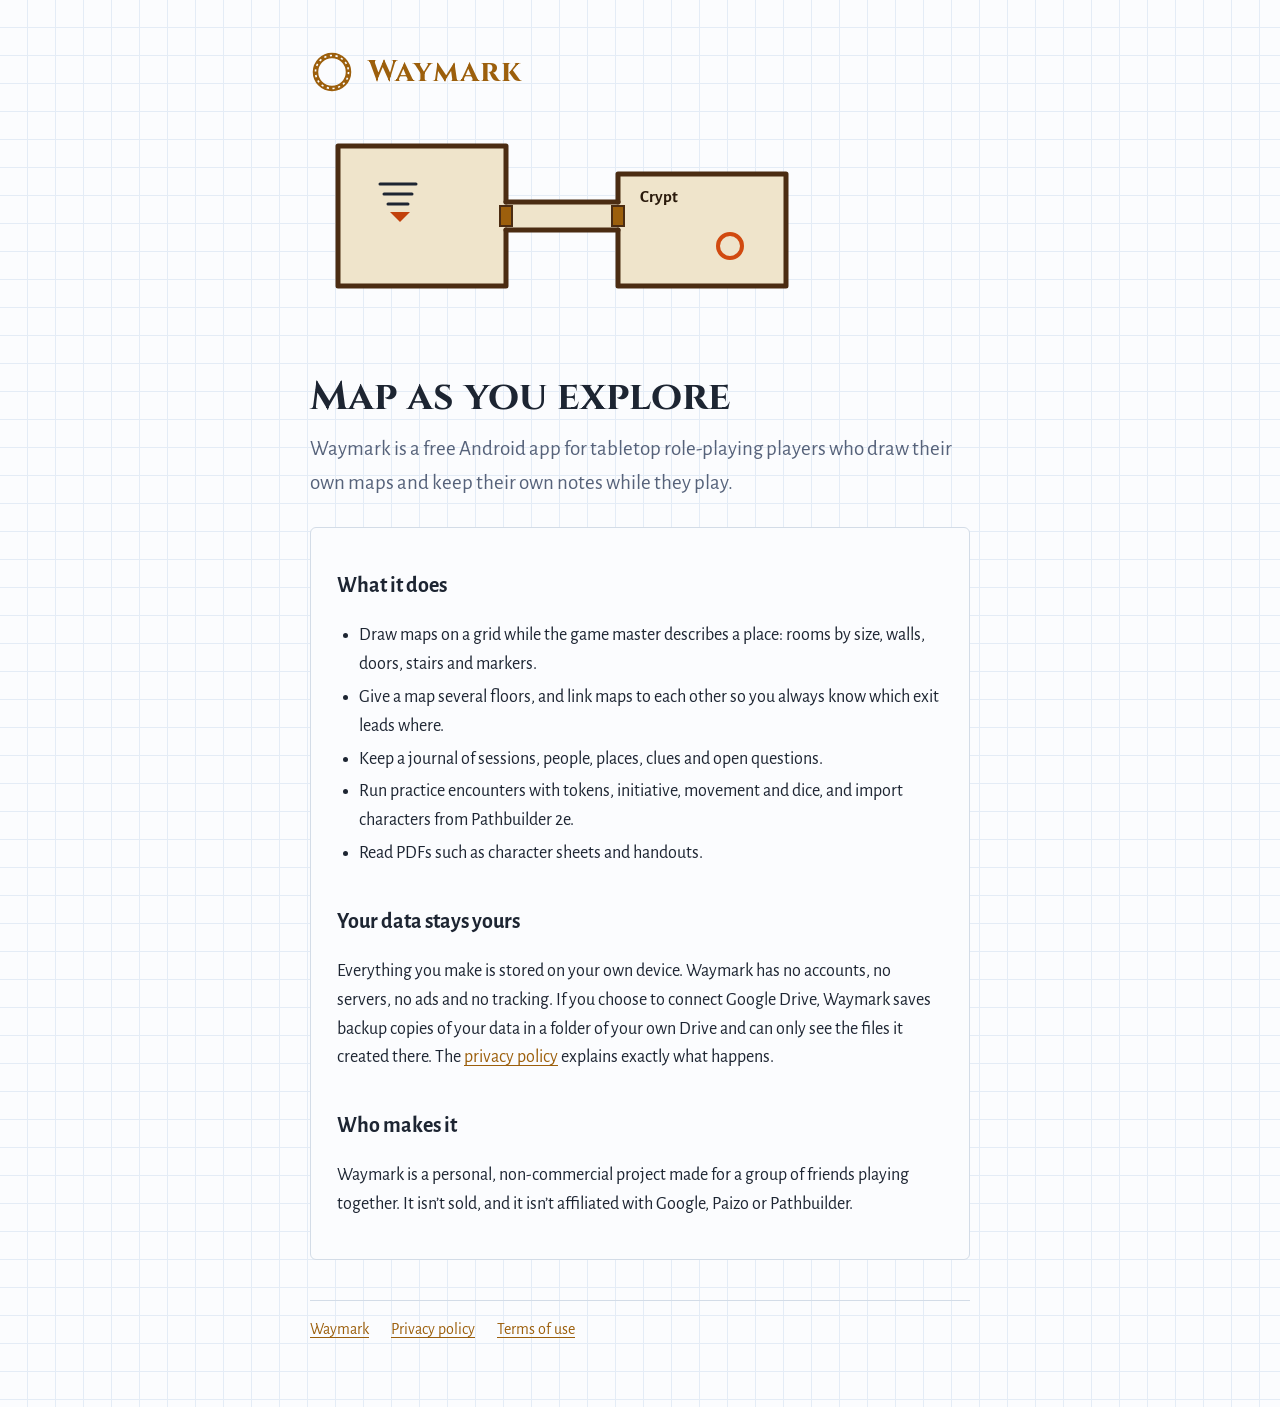
==== index.html @ 332b5678 "Add files via upload" ====
<!doctype html>
<html lang="en">
<head>
<meta charset="utf-8">
<meta name="viewport" content="width=device-width, initial-scale=1">
<title>Waymark: maps and notes for tabletop adventures</title>
<meta name="description" content="Waymark is a free Android app for drawing dungeon maps, keeping campaign notes and running encounters at the table.">
<link rel="preconnect" href="https://fonts.googleapis.com">
<link rel="preconnect" href="https://fonts.gstatic.com" crossorigin>
<link href="https://fonts.googleapis.com/css2?family=Alegreya+Sans:ital,wght@0,400;0,700;1,400&family=Cinzel:wght@700&display=swap" rel="stylesheet">
<style>
:root{--paper:#FBFCFE;--grid:#E4ECF6;--ink:#1D2532;--muted:#56627A;--gold:#9C5F0C;--wall:#4B2C12;--floor:#EFE4CB;--line:#D3DCE7;color-scheme:light}
@media (prefers-color-scheme:dark){:root{--paper:#0F1626;--grid:#18233A;--ink:#E8EDF5;--muted:#9AA6BC;--gold:#EDB850;--wall:#EDB850;--floor:#C7D2E1;--line:#2A3855;color-scheme:dark}}
*{box-sizing:border-box}
html{background:var(--paper)}
body{margin:0;color:var(--ink);font:18px/1.6 "Alegreya Sans","Segoe UI",Roboto,Arial,sans-serif;background-color:var(--paper);
background-image:linear-gradient(var(--grid) 1px,transparent 1px),linear-gradient(90deg,var(--grid) 1px,transparent 1px);background-size:28px 28px;background-position:-1px -1px}
main{max-width:44rem;margin:0 auto;padding:48px 22px 64px}
.mark{display:flex;align-items:center;gap:14px;text-decoration:none;color:inherit}
.mark svg{width:44px;height:44px;flex:none}
.mark span{font-family:Cinzel,"Trajan Pro",Georgia,serif;font-weight:700;font-size:30px;letter-spacing:.04em;color:var(--gold)}
h1{font-family:Cinzel,"Trajan Pro",Georgia,serif;font-size:clamp(28px,5vw,40px);line-height:1.15;margin:36px 0 12px}
h2{font-size:22px;margin:36px 0 6px}
p,li{max-width:68ch}
.lead{font-size:21px;color:var(--muted);margin:0 0 8px}
.sheet{background:var(--paper);border:1px solid var(--line);border-radius:6px;padding:4px 26px 22px;margin-top:28px}
.map{display:block;width:100%;max-width:520px;height:auto;margin:22px 0 4px}
a{color:var(--gold);text-underline-offset:3px}
a:focus-visible{outline:2px solid var(--gold);outline-offset:3px;border-radius:2px}
ul{padding-left:22px} li{margin:4px 0}
footer{margin-top:40px;padding-top:16px;border-top:1px solid var(--line);font-size:16px;color:var(--muted);display:flex;gap:22px;flex-wrap:wrap}
.small{font-size:16px;color:var(--muted)}
</style>
</head>
<body>
<main>
<a class="mark" href="index.html"><svg viewBox="0 0 32 32" aria-hidden="true"><circle cx="16" cy="16" r="12" fill="none" stroke="var(--gold)" stroke-width="4"/><circle cx="16" cy="16" r="12" fill="none" stroke="var(--paper)" stroke-width="1.2" stroke-dasharray="1.6 2.6"/></svg><span>Waymark</span></a>
<svg class="map" viewBox="0 0 520 220" role="img" aria-label="A small hand-drawn dungeon map: two rooms joined by a corridor, with a door, stairs and the party marker">
<g fill="var(--floor)" stroke="none"><rect x="28" y="28" width="168" height="140"/><rect x="196" y="84" width="112" height="28"/><rect x="308" y="56" width="168" height="112"/></g>
<g fill="none" stroke="var(--wall)" stroke-width="5" stroke-linecap="round" stroke-linejoin="round">
<path d="M196 84V28H28v140h168v-56"/><path d="M196 84h112M196 112h112"/><path d="M308 84V56h168v112H308v-56"/></g>
<rect x="190" y="88" width="12" height="20" fill="var(--gold)" stroke="var(--wall)" stroke-width="2"/><rect x="302" y="88" width="12" height="20" fill="var(--gold)" stroke="var(--wall)" stroke-width="2"/>
<g stroke="#1D2532" stroke-width="3" stroke-linecap="round"><path d="M70 66h36M74 76h28M78 86h20"/></g><path d="M80 94h20l-10 10z" fill="#C2410C"/>
<circle cx="420" cy="128" r="12" fill="none" stroke="#D14A10" stroke-width="4"/>
<text x="330" y="84" font-family="Alegreya Sans, sans-serif" font-weight="700" font-size="17" fill="#2A1A0C">Crypt</text>
</svg>
<h1>Map as you explore</h1>
<p class="lead">Waymark is a free Android app for tabletop role-playing players who draw their own maps and keep their own notes while they play.</p>
<div class="sheet">
<h2>What it does</h2>
<ul>
<li>Draw maps on a grid while the game master describes a place: rooms by size, walls, doors, stairs and markers.</li>
<li>Give a map several floors, and link maps to each other so you always know which exit leads where.</li>
<li>Keep a journal of sessions, people, places, clues and open questions.</li>
<li>Run practice encounters with tokens, initiative, movement and dice, and import characters from Pathbuilder 2e.</li>
<li>Read PDFs such as character sheets and handouts.</li>
</ul>
<h2>Your data stays yours</h2>
<p>Everything you make is stored on your own device. Waymark has no accounts, no servers, no ads and no tracking. If you choose to connect Google Drive, Waymark saves backup copies of your data in a folder of your own Drive and can only see the files it created there. The <a href="privacy.html">privacy policy</a> explains exactly what happens.</p>
<h2>Who makes it</h2>
<p>Waymark is a personal, non-commercial project made for a group of friends playing together. It isn’t sold, and it isn’t affiliated with Google, Paizo or Pathbuilder.</p>
</div>
<footer><a href="index.html">Waymark</a><a href="privacy.html">Privacy policy</a><a href="terms.html">Terms of use</a></footer>
</main>
</body>
</html>
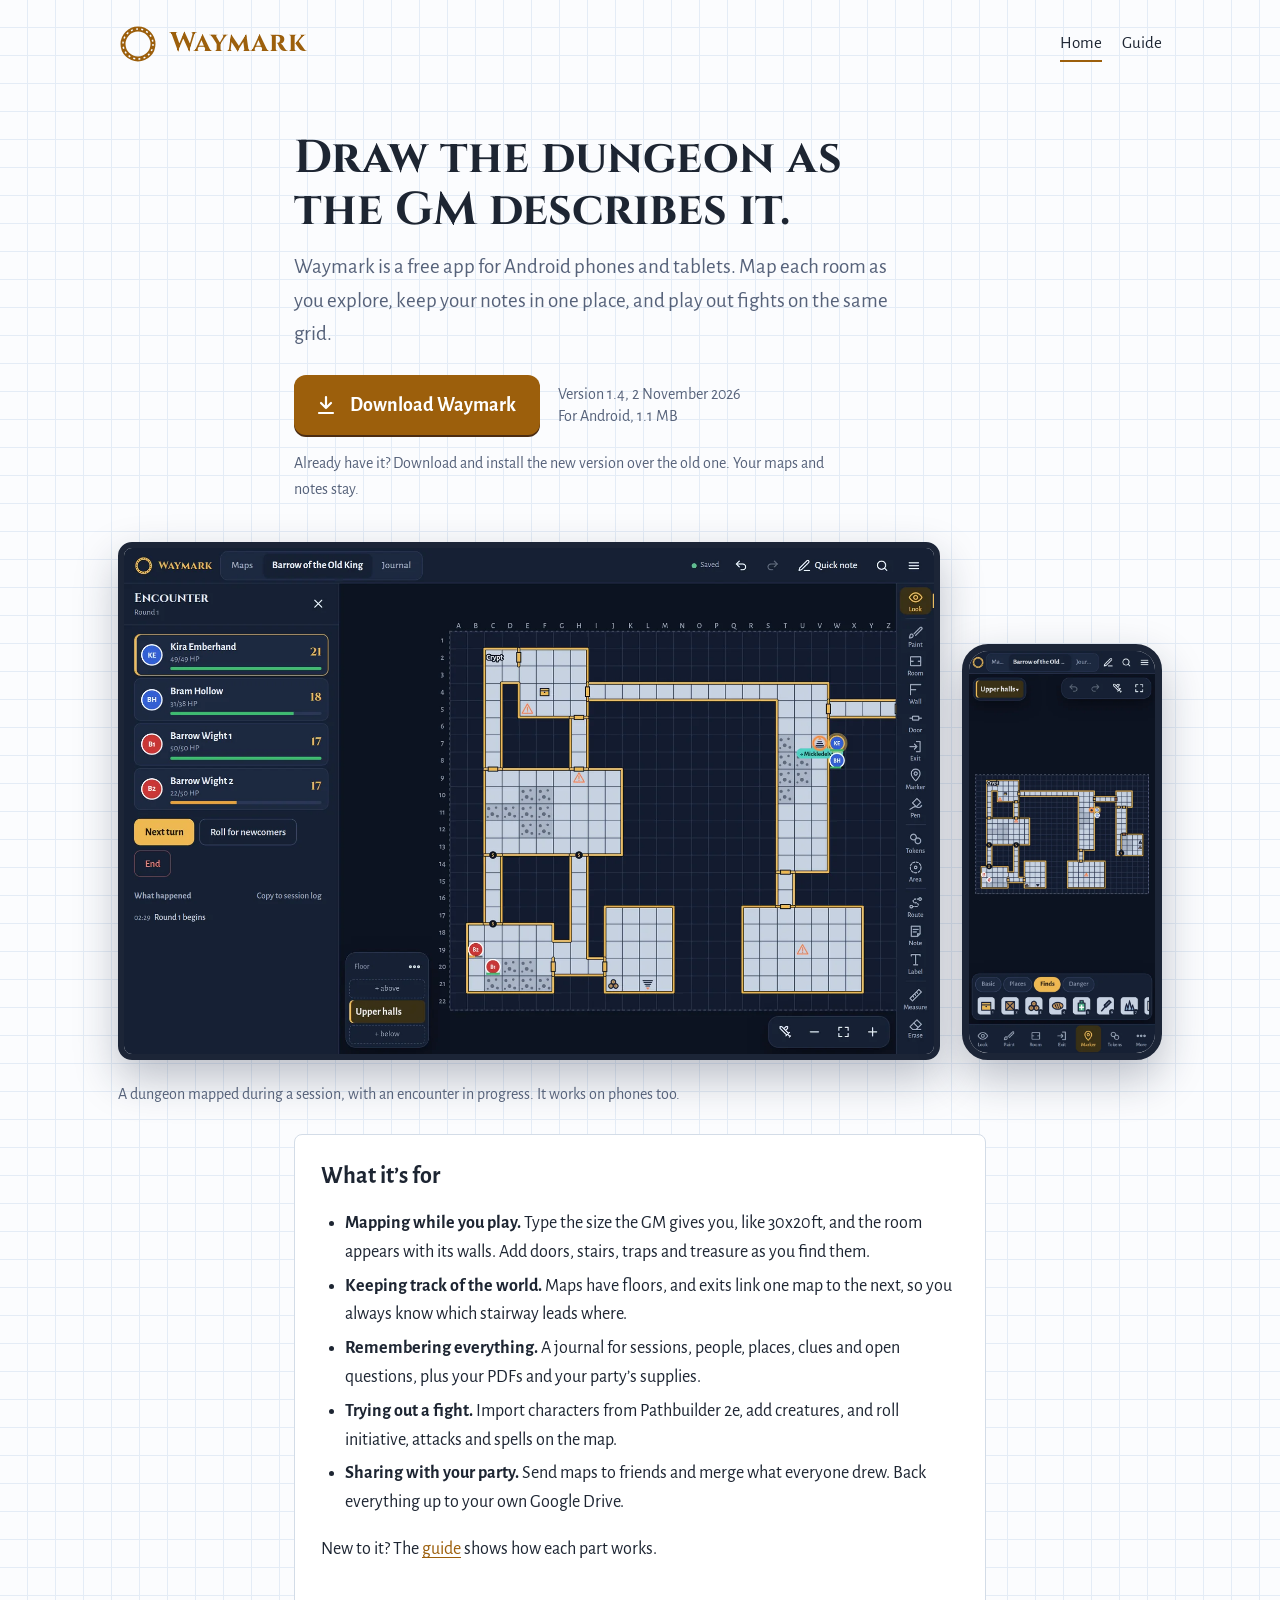
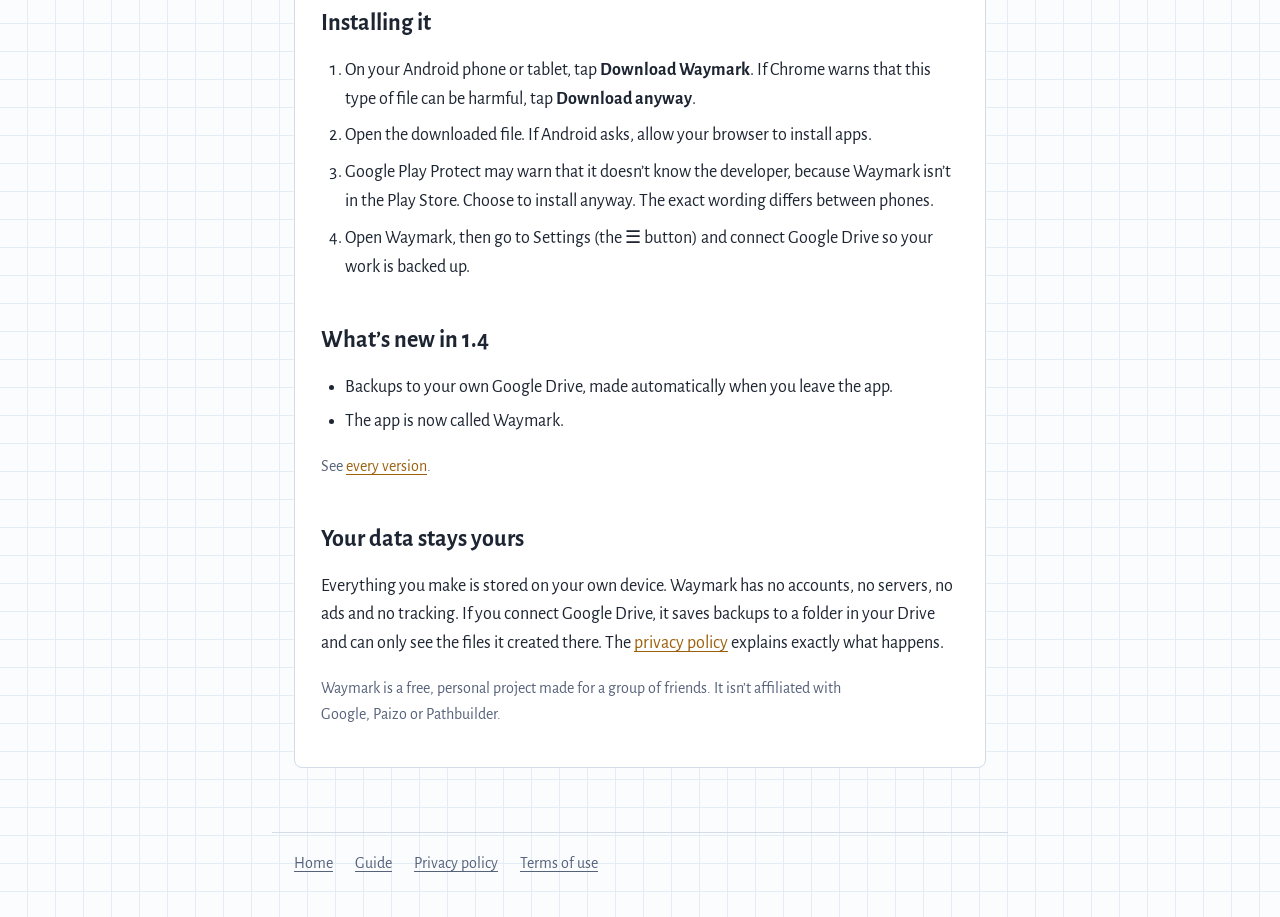
==== commit f754f6b9: "Add files via upload" ====
--- a/index.html
+++ b/index.html
@@ -8,59 +8,59 @@
 <link rel="preconnect" href="https://fonts.googleapis.com">
 <link rel="preconnect" href="https://fonts.gstatic.com" crossorigin>
 <link href="https://fonts.googleapis.com/css2?family=Alegreya+Sans:ital,wght@0,400;0,700;1,400&family=Cinzel:wght@700&display=swap" rel="stylesheet">
-<style>
-:root{--paper:#FBFCFE;--grid:#E4ECF6;--ink:#1D2532;--muted:#56627A;--gold:#9C5F0C;--wall:#4B2C12;--floor:#EFE4CB;--line:#D3DCE7;color-scheme:light}
-@media (prefers-color-scheme:dark){:root{--paper:#0F1626;--grid:#18233A;--ink:#E8EDF5;--muted:#9AA6BC;--gold:#EDB850;--wall:#EDB850;--floor:#C7D2E1;--line:#2A3855;color-scheme:dark}}
-*{box-sizing:border-box}
-html{background:var(--paper)}
-body{margin:0;color:var(--ink);font:18px/1.6 "Alegreya Sans","Segoe UI",Roboto,Arial,sans-serif;background-color:var(--paper);
-background-image:linear-gradient(var(--grid) 1px,transparent 1px),linear-gradient(90deg,var(--grid) 1px,transparent 1px);background-size:28px 28px;background-position:-1px -1px}
-main{max-width:44rem;margin:0 auto;padding:48px 22px 64px}
-.mark{display:flex;align-items:center;gap:14px;text-decoration:none;color:inherit}
-.mark svg{width:44px;height:44px;flex:none}
-.mark span{font-family:Cinzel,"Trajan Pro",Georgia,serif;font-weight:700;font-size:30px;letter-spacing:.04em;color:var(--gold)}
-h1{font-family:Cinzel,"Trajan Pro",Georgia,serif;font-size:clamp(28px,5vw,40px);line-height:1.15;margin:36px 0 12px}
-h2{font-size:22px;margin:36px 0 6px}
-p,li{max-width:68ch}
-.lead{font-size:21px;color:var(--muted);margin:0 0 8px}
-.sheet{background:var(--paper);border:1px solid var(--line);border-radius:6px;padding:4px 26px 22px;margin-top:28px}
-.map{display:block;width:100%;max-width:520px;height:auto;margin:22px 0 4px}
-a{color:var(--gold);text-underline-offset:3px}
-a:focus-visible{outline:2px solid var(--gold);outline-offset:3px;border-radius:2px}
-ul{padding-left:22px} li{margin:4px 0}
-footer{margin-top:40px;padding-top:16px;border-top:1px solid var(--line);font-size:16px;color:var(--muted);display:flex;gap:22px;flex-wrap:wrap}
-.small{font-size:16px;color:var(--muted)}
-</style>
+<link rel="stylesheet" href="style.css">
 </head>
 <body>
+<nav class="top" aria-label="Site"><a class="mark" href="./"><svg viewBox="0 0 32 32" aria-hidden="true"><circle cx="16" cy="16" r="12" fill="none" stroke="var(--gold)" stroke-width="4"/><circle cx="16" cy="16" r="12" fill="none" stroke="var(--paper)" stroke-width="1.2" stroke-dasharray="1.6 2.6"/></svg><span>Waymark</span></a><div class="links"><a href="./" aria-current="page">Home</a><a href="guide.html">Guide</a></div></nav>
+
 <main>
-<a class="mark" href="index.html"><svg viewBox="0 0 32 32" aria-hidden="true"><circle cx="16" cy="16" r="12" fill="none" stroke="var(--gold)" stroke-width="4"/><circle cx="16" cy="16" r="12" fill="none" stroke="var(--paper)" stroke-width="1.2" stroke-dasharray="1.6 2.6"/></svg><span>Waymark</span></a>
-<svg class="map" viewBox="0 0 520 220" role="img" aria-label="A small hand-drawn dungeon map: two rooms joined by a corridor, with a door, stairs and the party marker">
-<g fill="var(--floor)" stroke="none"><rect x="28" y="28" width="168" height="140"/><rect x="196" y="84" width="112" height="28"/><rect x="308" y="56" width="168" height="112"/></g>
-<g fill="none" stroke="var(--wall)" stroke-width="5" stroke-linecap="round" stroke-linejoin="round">
-<path d="M196 84V28H28v140h168v-56"/><path d="M196 84h112M196 112h112"/><path d="M308 84V56h168v112H308v-56"/></g>
-<rect x="190" y="88" width="12" height="20" fill="var(--gold)" stroke="var(--wall)" stroke-width="2"/><rect x="302" y="88" width="12" height="20" fill="var(--gold)" stroke="var(--wall)" stroke-width="2"/>
-<g stroke="#1D2532" stroke-width="3" stroke-linecap="round"><path d="M70 66h36M74 76h28M78 86h20"/></g><path d="M80 94h20l-10 10z" fill="#C2410C"/>
-<circle cx="420" cy="128" r="12" fill="none" stroke="#D14A10" stroke-width="4"/>
-<text x="330" y="84" font-family="Alegreya Sans, sans-serif" font-weight="700" font-size="17" fill="#2A1A0C">Crypt</text>
-</svg>
-<h1>Map as you explore</h1>
-<p class="lead">Waymark is a free Android app for tabletop role-playing players who draw their own maps and keep their own notes while they play.</p>
+<div class="wrap" style="padding-bottom:0">
+<h1>Draw the dungeon as the GM describes it.</h1>
+<p class="lead">Waymark is a free app for Android phones and tablets. Map each room as you explore, keep your notes in one place, and play out fights on the same grid.</p>
+<div class="dlrow">
+<a class="dl" href="Waymark.apk" download><svg viewBox="0 0 24 24" fill="none" stroke="currentColor" stroke-width="2.2" stroke-linecap="round" stroke-linejoin="round" aria-hidden="true"><path d="M12 4v11M7 10l5 5 5-5M5 20h14"/></svg>Download Waymark</a>
+<span class="dlnote">Version 1.4, 2 November 2026<br>For Android, 1.1 MB</span>
+</div>
+<p class="small">Already have it? Download and install the new version over the old one. Your maps and notes stay.</p>
+</div>
+<figure class="wide shots">
+<img src="waymark-tablet.webp" width="1600" height="1000" alt="Waymark on a tablet: a dungeon with rooms, doors, stairs and markers, and an encounter panel listing initiative and hit points">
+<img class="phone" src="waymark-phone.webp" width="600" height="1298" alt="Waymark on a phone, showing the same dungeon and a row of markers to place">
+<figcaption>A dungeon mapped during a session, with an encounter in progress. It works on phones too.</figcaption>
+</figure>
+<div class="wrap" style="padding-top:0">
 <div class="sheet">
-<h2>What it does</h2>
+<h2>What it’s for</h2>
 <ul>
-<li>Draw maps on a grid while the game master describes a place: rooms by size, walls, doors, stairs and markers.</li>
-<li>Give a map several floors, and link maps to each other so you always know which exit leads where.</li>
-<li>Keep a journal of sessions, people, places, clues and open questions.</li>
-<li>Run practice encounters with tokens, initiative, movement and dice, and import characters from Pathbuilder 2e.</li>
-<li>Read PDFs such as character sheets and handouts.</li>
+<li><strong>Mapping while you play.</strong> Type the size the GM gives you, like 30x20ft, and the room appears with its walls. Add doors, stairs, traps and treasure as you find them.</li>
+<li><strong>Keeping track of the world.</strong> Maps have floors, and exits link one map to the next, so you always know which stairway leads where.</li>
+<li><strong>Remembering everything.</strong> A journal for sessions, people, places, clues and open questions, plus your PDFs and your party’s supplies.</li>
+<li><strong>Trying out a fight.</strong> Import characters from Pathbuilder 2e, add creatures, and roll initiative, attacks and spells on the map.</li>
+<li><strong>Sharing with your party.</strong> Send maps to friends and merge what everyone drew. Back everything up to your own Google Drive.</li>
 </ul>
+<p>New to it? The <a href="guide.html">guide</a> shows how each part works.</p>
+
+<h2>Installing it</h2>
+<ol class="steps">
+<li>On your Android phone or tablet, tap <strong>Download Waymark</strong>. If Chrome warns that this type of file can be harmful, tap <strong>Download anyway</strong>.</li>
+<li>Open the downloaded file. If Android asks, allow your browser to install apps.</li>
+<li>Google Play Protect may warn that it doesn’t know the developer, because Waymark isn’t in the Play Store. Choose to install anyway. The exact wording differs between phones.</li>
+<li>Open Waymark, then go to Settings (the ☰ button) and connect Google Drive so your work is backed up.</li>
+</ol>
+
+<h2>What’s new in 1.4</h2>
+<ul>
+<li>Backups to your own Google Drive, made automatically when you leave the app.</li>
+<li>The app is now called Waymark.</li>
+</ul>
+<p class="small">See <a href="guide.html#versions">every version</a>.</p>
+
 <h2>Your data stays yours</h2>
-<p>Everything you make is stored on your own device. Waymark has no accounts, no servers, no ads and no tracking. If you choose to connect Google Drive, Waymark saves backup copies of your data in a folder of your own Drive and can only see the files it created there. The <a href="privacy.html">privacy policy</a> explains exactly what happens.</p>
-<h2>Who makes it</h2>
-<p>Waymark is a personal, non-commercial project made for a group of friends playing together. It isn’t sold, and it isn’t affiliated with Google, Paizo or Pathbuilder.</p>
+<p>Everything you make is stored on your own device. Waymark has no accounts, no servers, no ads and no tracking. If you connect Google Drive, it saves backups to a folder in your Drive and can only see the files it created there. The <a href="privacy.html">privacy policy</a> explains exactly what happens.</p>
+<p class="small">Waymark is a free, personal project made for a group of friends. It isn’t affiliated with Google, Paizo or Pathbuilder.</p>
 </div>
-<footer><a href="index.html">Waymark</a><a href="privacy.html">Privacy policy</a><a href="terms.html">Terms of use</a></footer>
+</div>
 </main>
+<footer><a href="./">Home</a><a href="guide.html">Guide</a><a href="privacy.html">Privacy policy</a><a href="terms.html">Terms of use</a></footer>
 </body>
 </html>
--- a/style.css
+++ b/style.css
@@ -0,0 +1,48 @@
+:root{--paper:#FBFCFE;--grid:#E4ECF6;--ink:#1D2532;--muted:#56627A;--gold:#9C5F0C;--gold-ink:#FFFFFF;--wall:#4B2C12;--floor:#EFE4CB;--line:#D3DCE7;--card:#FFFFFF;color-scheme:light}
+@media (prefers-color-scheme:dark){:root{--paper:#0F1626;--grid:#18233A;--ink:#E8EDF5;--muted:#9AA6BC;--gold:#EDB850;--gold-ink:#1A1406;--wall:#EDB850;--floor:#C7D2E1;--line:#2A3855;--card:#162034;color-scheme:dark}}
+*{box-sizing:border-box}
+html{background:var(--paper);scroll-padding-top:16px}
+body{margin:0;color:var(--ink);font:18px/1.6 "Alegreya Sans","Segoe UI",Roboto,Arial,sans-serif;background-image:linear-gradient(var(--grid) 1px,transparent 1px),linear-gradient(90deg,var(--grid) 1px,transparent 1px);background-size:28px 28px;background-position:-1px -1px;background-color:var(--paper)}
+.wrap{max-width:46rem;margin:0 auto;padding:28px 22px 64px}
+.wide{max-width:68rem;margin:0 auto;padding:0 22px}
+nav.top{display:flex;align-items:center;justify-content:space-between;gap:16px;flex-wrap:wrap;max-width:68rem;margin:0 auto;padding:22px 22px 0}
+.mark{display:flex;align-items:center;gap:12px;text-decoration:none;color:inherit}
+.mark svg{width:40px;height:40px;flex:none}
+.mark span{font-family:Cinzel,"Trajan Pro",Georgia,serif;font-weight:700;font-size:27px;letter-spacing:.04em;color:var(--gold)}
+nav.top .links{display:flex;gap:20px;font-size:17px}
+nav.top .links a{color:var(--ink);text-decoration:none;padding:4px 0;border-bottom:2px solid transparent}
+nav.top .links a[aria-current="page"],nav.top .links a:hover{border-bottom-color:var(--gold)}
+h1{font-family:Cinzel,"Trajan Pro",Georgia,serif;font-size:clamp(30px,5.4vw,46px);line-height:1.12;margin:40px 0 14px;max-width:22ch;text-wrap:balance}
+h2{font-size:24px;line-height:1.25;margin:44px 0 8px}
+h3{font-size:19px;margin:22px 0 4px}
+p,li{max-width:68ch}
+.lead{font-size:21px;color:var(--muted);margin:0 0 24px;max-width:56ch}
+a{color:var(--gold);text-underline-offset:3px}
+a:focus-visible,.dl:focus-visible{outline:3px solid var(--gold);outline-offset:3px;border-radius:4px}
+ul,ol{padding-left:24px} li{margin:5px 0}
+.dlrow{display:flex;align-items:center;gap:18px;flex-wrap:wrap;margin:6px 0 10px}
+.dl{display:inline-flex;align-items:center;gap:12px;background:var(--gold);color:var(--gold-ink);text-decoration:none;font-weight:700;font-size:20px;padding:14px 24px 14px 20px;border-radius:12px;box-shadow:0 2px 0 var(--wall)}
+.dl:hover{filter:brightness(1.06)}
+.dl svg{width:24px;height:24px}
+.dlnote{color:var(--muted);font-size:16px;line-height:1.4}
+.shots{display:grid;grid-template-columns:1fr auto;gap:22px;align-items:end;margin:40px auto 8px}
+.shots img{display:block;width:100%;height:auto;border-radius:14px;border:6px solid #1C2537;box-shadow:0 18px 44px rgba(20,32,56,.28)}
+.shots .phone{width:200px;border-radius:26px;border-width:7px}
+.shots figcaption{grid-column:1 / -1;color:var(--muted);font-size:16px}
+@media (max-width:720px){.shots{grid-template-columns:1fr}.shots .phone{display:none}}
+.sheet{background:var(--card);border:1px solid var(--line);border-radius:8px;padding:6px 26px 24px;margin-top:26px}
+.sheet h2:first-child{margin-top:20px}
+.steps li{margin:8px 0}
+.small{font-size:16px;color:var(--muted)}
+kbd{font:700 14px/1 "Alegreya Sans",sans-serif;padding:3px 7px;border:1px solid var(--line);border-bottom-width:2px;border-radius:5px;background:var(--card)}
+.toc{columns:2 15rem;column-gap:28px;list-style:none;padding:0;margin:10px 0 0}
+.toc li{break-inside:avoid;margin:3px 0}
+.top-link{font-size:15px}
+table.keys{border-collapse:collapse;width:100%;font-size:17px}
+table.keys td{padding:6px 8px;border-bottom:1px solid var(--line);vertical-align:top}
+table.keys td:first-child{white-space:nowrap;width:1%}
+.versions dt{font-weight:700;margin-top:14px}
+.versions dd{margin:2px 0 0;color:var(--ink)}
+footer{max-width:46rem;margin:0 auto;padding:18px 22px 40px;border-top:1px solid var(--line);font-size:16px;color:var(--muted);display:flex;gap:22px;flex-wrap:wrap}
+footer a{color:var(--muted)}
+@media (prefers-reduced-motion:no-preference){.dl{transition:filter .15s}}
